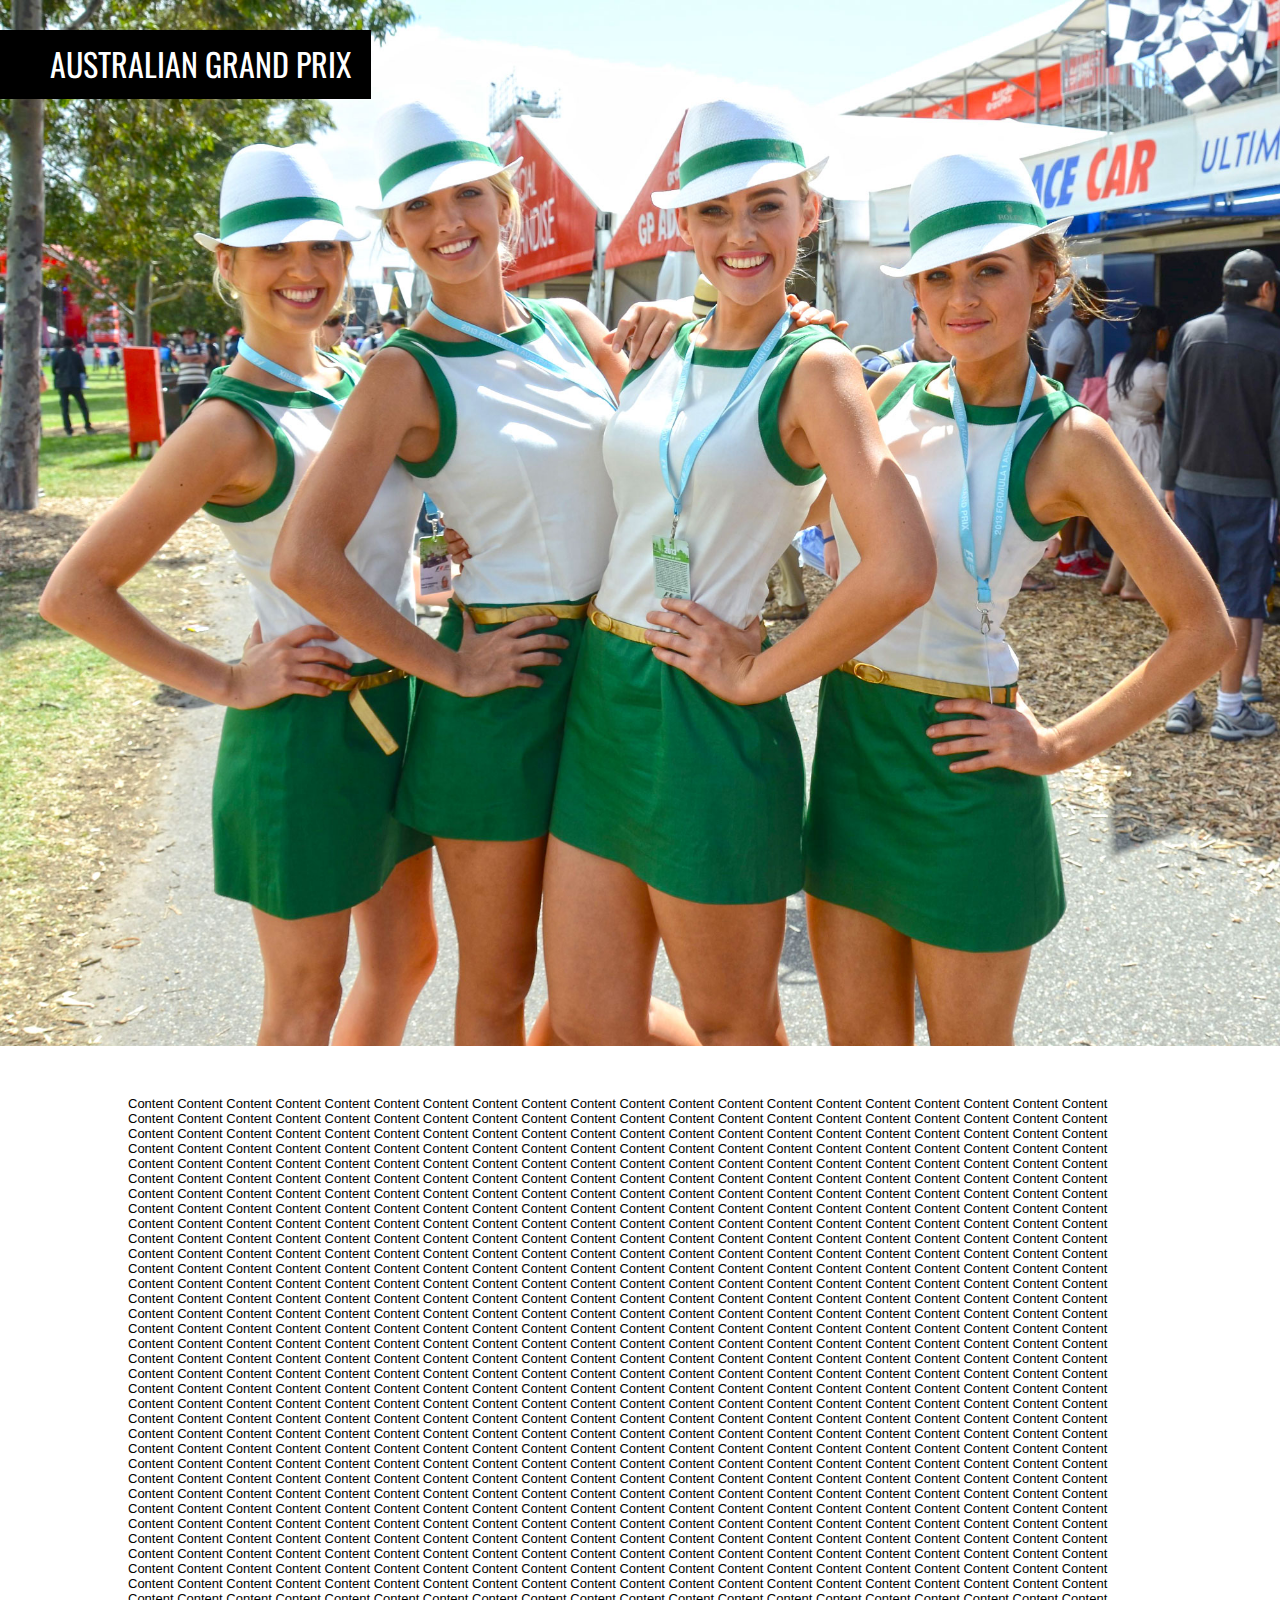
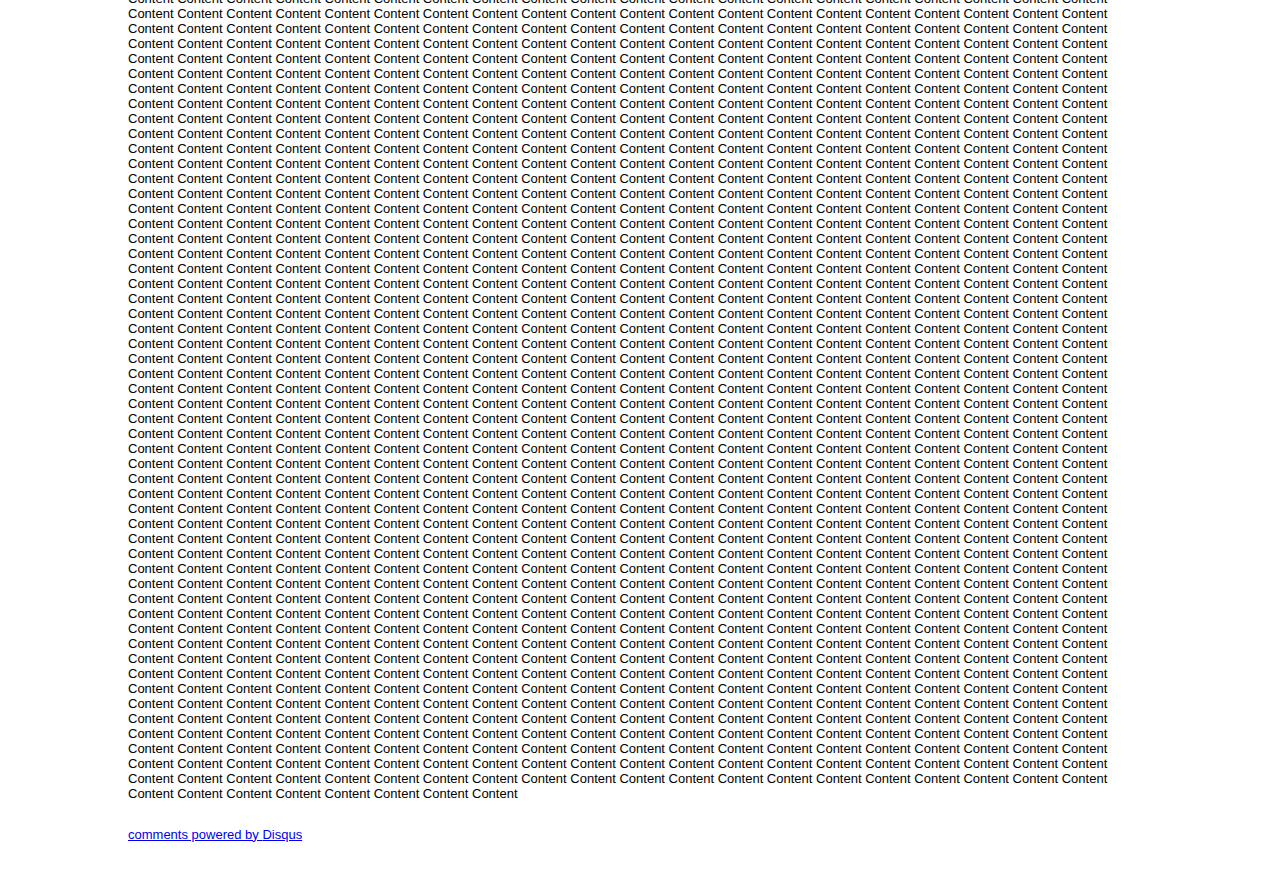
==== australia.html @ 78e61327 "initial set" ====
<!DOCTYPE html>
<html>
    <head>
        <meta charset="utf-8"/>
        <meta http-equiv="X-UA-Compatible" content="IE=edge"/>
        <title>Australian Grand Prix</title>
        <meta name="viewport" content="width=device-width, initial-scale=1">
        <link rel="stylesheet" href="styles.css"/>
        <link rel="stylesheet" href="http://fonts.googleapis.com/css?family=Oswald:400,300"/>
    </head>
    <body>

        <div class="header">
            <img class="header__img" src="img/girls/australia.jpg"/>
            <h1 class="header__text">Australian Grand&nbsp;Prix</h1>
        </div>

        <div class="content">
            Content Content Content Content Content Content Content Content Content Content Content Content Content Content Content Content Content Content Content Content Content Content Content Content Content Content Content Content Content Content Content Content Content Content Content Content Content Content Content Content Content Content Content Content Content Content Content Content Content Content Content Content Content Content Content Content Content Content Content Content Content Content Content Content Content Content Content Content Content Content Content Content Content Content Content Content Content Content Content Content Content Content Content Content Content Content Content Content Content Content Content Content Content Content Content Content Content Content Content Content Content Content Content Content Content Content Content Content Content Content Content Content Content Content Content Content Content Content Content Content Content Content Content Content Content Content Content Content Content Content Content Content Content Content Content Content Content Content Content Content Content Content Content Content Content Content Content Content Content Content Content Content Content Content Content Content Content Content Content Content Content Content Content Content Content Content Content Content Content Content Content Content Content Content Content Content Content Content Content Content Content Content Content Content Content Content Content Content Content Content Content Content Content Content Content Content Content Content Content Content Content Content Content Content Content Content Content Content Content Content Content Content Content Content Content Content Content Content Content Content Content Content Content Content Content Content Content Content Content Content Content Content Content Content Content Content Content Content Content Content Content Content Content Content Content Content Content Content Content Content Content Content Content Content Content Content Content Content Content Content Content Content Content Content Content Content Content Content Content Content Content Content Content Content Content Content Content Content Content Content Content Content Content Content Content Content Content Content Content Content Content Content Content Content Content Content Content Content Content Content Content Content Content Content Content Content Content Content Content Content Content Content Content Content Content Content Content Content Content Content Content Content Content Content Content Content Content Content Content Content Content Content Content Content Content Content Content Content Content Content Content Content Content Content Content Content Content Content Content Content Content Content Content Content Content Content Content Content Content Content Content Content Content Content Content Content Content Content Content Content Content Content Content Content Content Content Content Content Content Content Content Content Content Content Content Content Content Content Content Content Content Content Content Content Content Content Content Content Content Content Content Content Content Content Content Content Content Content Content Content Content Content Content Content Content Content Content Content Content Content Content Content Content Content Content Content Content Content Content Content Content Content Content Content Content Content Content Content Content Content Content Content Content Content Content Content Content Content Content Content Content Content Content Content Content Content Content Content Content Content Content Content Content Content Content Content Content Content Content Content Content Content Content Content Content Content Content Content Content Content Content Content Content Content Content Content Content Content Content Content Content Content Content Content Content Content Content Content Content Content Content Content Content Content Content Content Content Content Content Content Content Content Content Content Content Content Content Content Content Content Content Content Content Content Content Content Content Content Content Content Content Content Content Content Content Content Content Content Content Content Content Content Content Content Content Content Content Content Content Content Content Content Content Content Content Content Content Content Content Content Content Content Content Content Content Content Content Content Content Content Content Content Content Content Content Content Content Content Content Content Content Content Content Content Content Content Content Content Content Content Content Content Content Content Content Content Content Content Content Content Content Content Content Content Content Content Content Content Content Content Content Content Content Content Content Content Content Content Content Content Content Content Content Content Content Content Content Content Content Content Content Content Content Content Content Content Content Content Content Content Content Content Content Content Content Content Content Content Content Content Content Content Content Content Content Content Content Content Content Content Content Content Content Content Content Content Content Content Content Content Content Content Content Content Content Content Content Content Content Content Content Content Content Content Content Content Content Content Content Content Content Content Content Content Content Content Content Content Content Content Content Content Content Content Content Content Content Content Content Content Content Content Content Content Content Content Content Content Content Content Content Content Content Content Content Content Content Content Content Content Content Content Content Content Content Content Content Content Content Content Content Content Content Content Content Content Content Content Content Content Content Content Content Content Content Content Content Content Content Content Content Content Content Content Content Content Content Content Content Content Content Content Content Content Content Content Content Content Content Content Content Content Content Content Content Content Content Content Content Content Content Content Content Content Content Content Content Content Content Content Content Content Content Content Content Content Content Content Content Content Content Content Content Content Content Content Content Content Content Content Content Content Content Content Content Content Content Content Content Content Content Content Content Content Content Content Content Content Content Content Content Content Content Content Content Content Content Content Content Content Content Content Content Content Content Content Content Content Content Content Content Content Content Content Content Content Content Content Content Content Content Content Content Content Content Content Content Content Content Content Content Content Content Content Content Content Content Content Content Content Content Content Content Content Content Content Content Content Content Content Content Content Content Content Content Content Content Content Content Content Content Content Content Content Content Content Content Content Content Content Content Content Content Content Content Content Content Content Content Content Content Content Content Content Content Content Content Content Content Content Content Content Content Content Content Content Content Content Content Content Content Content Content Content Content Content Content Content Content Content Content Content Content Content Content Content Content Content Content Content Content Content Content Content Content Content Content Content Content Content Content Content Content Content Content Content Content Content Content Content Content Content Content Content Content Content Content Content Content Content Content Content Content Content Content Content Content Content Content Content Content Content Content Content Content Content Content Content Content Content Content Content Content Content Content Content Content Content Content Content Content Content Content Content Content Content Content Content Content Content Content Content Content Content Content Content Content Content Content Content Content Content Content Content Content Content Content Content Content Content Content Content Content Content Content Content Content Content Content Content Content Content Content Content Content Content Content Content Content Content Content Content Content Content Content Content Content Content Content Content Content Content Content Content Content Content Content Content Content Content Content Content Content Content Content Content Content Content Content Content Content Content Content Content Content Content Content Content Content Content Content Content Content Content Content Content Content Content Content Content Content Content Content Content Content Content Content Content Content Content Content Content Content Content Content Content Content Content Content Content Content Content Content Content Content Content Content Content Content Content Content Content Content Content Content Content Content Content Content Content Content Content Content Content Content Content Content Content Content Content Content Content Content Content Content Content Content Content Content Content Content Content Content Content Content Content Content Content Content Content Content Content Content Content Content Content Content Content Content Content Content Content Content Content Content Content Content Content Content Content Content Content Content Content Content Content Content Content Content Content Content Content Content Content Content Content Content Content Content Content Content Content Content Content Content Content Content Content Content Content Content Content Content Content Content Content Content Content Content Content Content Content Content Content Content Content Content Content Content Content Content Content Content Content Content Content Content Content Content Content Content Content Content Content Content Content Content Content Content Content Content Content Content Content Content Content Content Content Content Content Content Content Content Content Content Content Content Content Content Content Content Content Content Content Content Content Content Content Content Content Content Content Content Content Content Content Content Content Content Content Content Content Content Content Content Content Content Content Content Content Content Content Content Content Content Content Content Content Content Content Content Content Content Content Content Content Content Content Content Content Content Content Content Content Content Content Content Content Content Content Content Content Content Content Content Content Content Content Content Content Content Content Content Content Content Content Content Content Content Content Content Content Content Content Content Content Content Content Content Content Content Content Content Content Content Content Content Content Content Content Content Content Content Content Content Content Content Content Content Content Content Content Content Content Content Content Content Content Content Content Content Content Content Content Content Content Content Content Content Content Content Content Content Content Content Content Content Content Content Content Content Content Content Content Content Content Content Content Content Content Content Content Content Content Content Content Content Content Content Content Content Content Content Content Content Content Content Content Content Content Content Content Content Content Content Content Content Content Content Content Content Content Content Content Content Content Content Content Content Content Content Content Content Content Content Content Content Content Content Content Content Content Content Content Content Content Content Content Content Content Content Content Content Content Content Content Content Content Content Content Content Content Content Content Content Content Content Content Content Content Content Content Content Content Content Content Content Content Content Content Content Content Content Content Content Content Content Content Content Content Content Content Content Content Content Content Content Content Content Content Content Content Content Content Content Content Content Content Content Content Content Content Content Content Content Content Content Content Content Content Content Content Content Content Content Content Content Content Content Content Content Content Content Content Content Content Content Content Content Content Content Content Content Content Content Content Content Content Content Content Content Content Content Content Content Content Content Content Content Content Content Content Content Content Content Content Content Content Content Content Content Content Content Content Content Content Content Content Content Content Content Content Content Content Content Content Content Content Content Content Content Content Content Content Content Content Content Content Content Content Content Content Content Content Content Content Content Content Content Content Content Content Content Content Content Content Content Content Content Content Content Content Content Content Content Content Content Content Content Content Content Content Content Content Content Content Content Content Content Content Content Content Content Content Content Content Content Content Content Content Content Content Content Content Content Content Content Content

            <div class="disqus" id="disqus_thread"></div>
            <noscript>Please enable JavaScript to view the <a href="http://disqus.com/?ref_noscript">comments powered by Disqus.</a></noscript>
            <a href="http://disqus.com" class="dsq-brlink">comments powered by <span class="logo-disqus">Disqus</span></a>
        </div>

        <script type="text/javascript">
            /* * * CONFIGURATION VARIABLES: EDIT BEFORE PASTING INTO YOUR WEBPAGE * * */
            var disqus_shortname = 'dengenich'; // required: replace example with your forum shortname

            /* * * DON'T EDIT BELOW THIS LINE * * */
            (function() {
                var dsq = document.createElement('script'); dsq.type = 'text/javascript'; dsq.async = true;
                dsq.src = '//' + disqus_shortname + '.disqus.com/embed.js';
                (document.getElementsByTagName('head')[0] || document.getElementsByTagName('body')[0]).appendChild(dsq);
            })();
        </script>

        <script type="text/javascript">
            /* * * CONFIGURATION VARIABLES: EDIT BEFORE PASTING INTO YOUR WEBPAGE * * */
            var disqus_shortname = 'dengenich'; // required: replace example with your forum shortname

            /* * * DON'T EDIT BELOW THIS LINE * * */
            (function () {
                var s = document.createElement('script'); s.async = true;
                s.type = 'text/javascript';
                s.src = '//' + disqus_shortname + '.disqus.com/count.js';
                (document.getElementsByTagName('HEAD')[0] || document.getElementsByTagName('BODY')[0]).appendChild(s);
            }());
        </script>

    </body>
</html>
---- styles.css ----
*
{
    -webkit-box-sizing: border-box;
       -moz-box-sizing: border-box;
            box-sizing: border-box
}

html
{
    font: 13px Arial, sans-serif;

    color: #000;
    background: #fff;
}

body
{
    margin: 0;
}


/* header (begin) */
    .header
    {
        position: relative;
    }

    .header__img
    {
        display: block;

        width: 100%;

        -webkit-user-select: none;
         -khtml-user-select: none;
           -moz-user-select: none;
             -o-user-select: none;
                user-select: none;
    }

    .header__text
    {
        font: 32px 'Oswald', sans-serif;
        text-transform: uppercase;

        position: absolute;
        top: 30px;
        left: 0;

        margin: 0;
        padding: 10px 20px 12px 50px;

        color: #fff;
        background: #000;
    }
/* header (end) */

/* content (begin) */
    .content
    {
        padding: 50px 10%;
    }
/* content (end) */

/* disqus (begin) */
    .disqus
    {
        margin: 2em 0 0;
    }
/* disqus (end) */
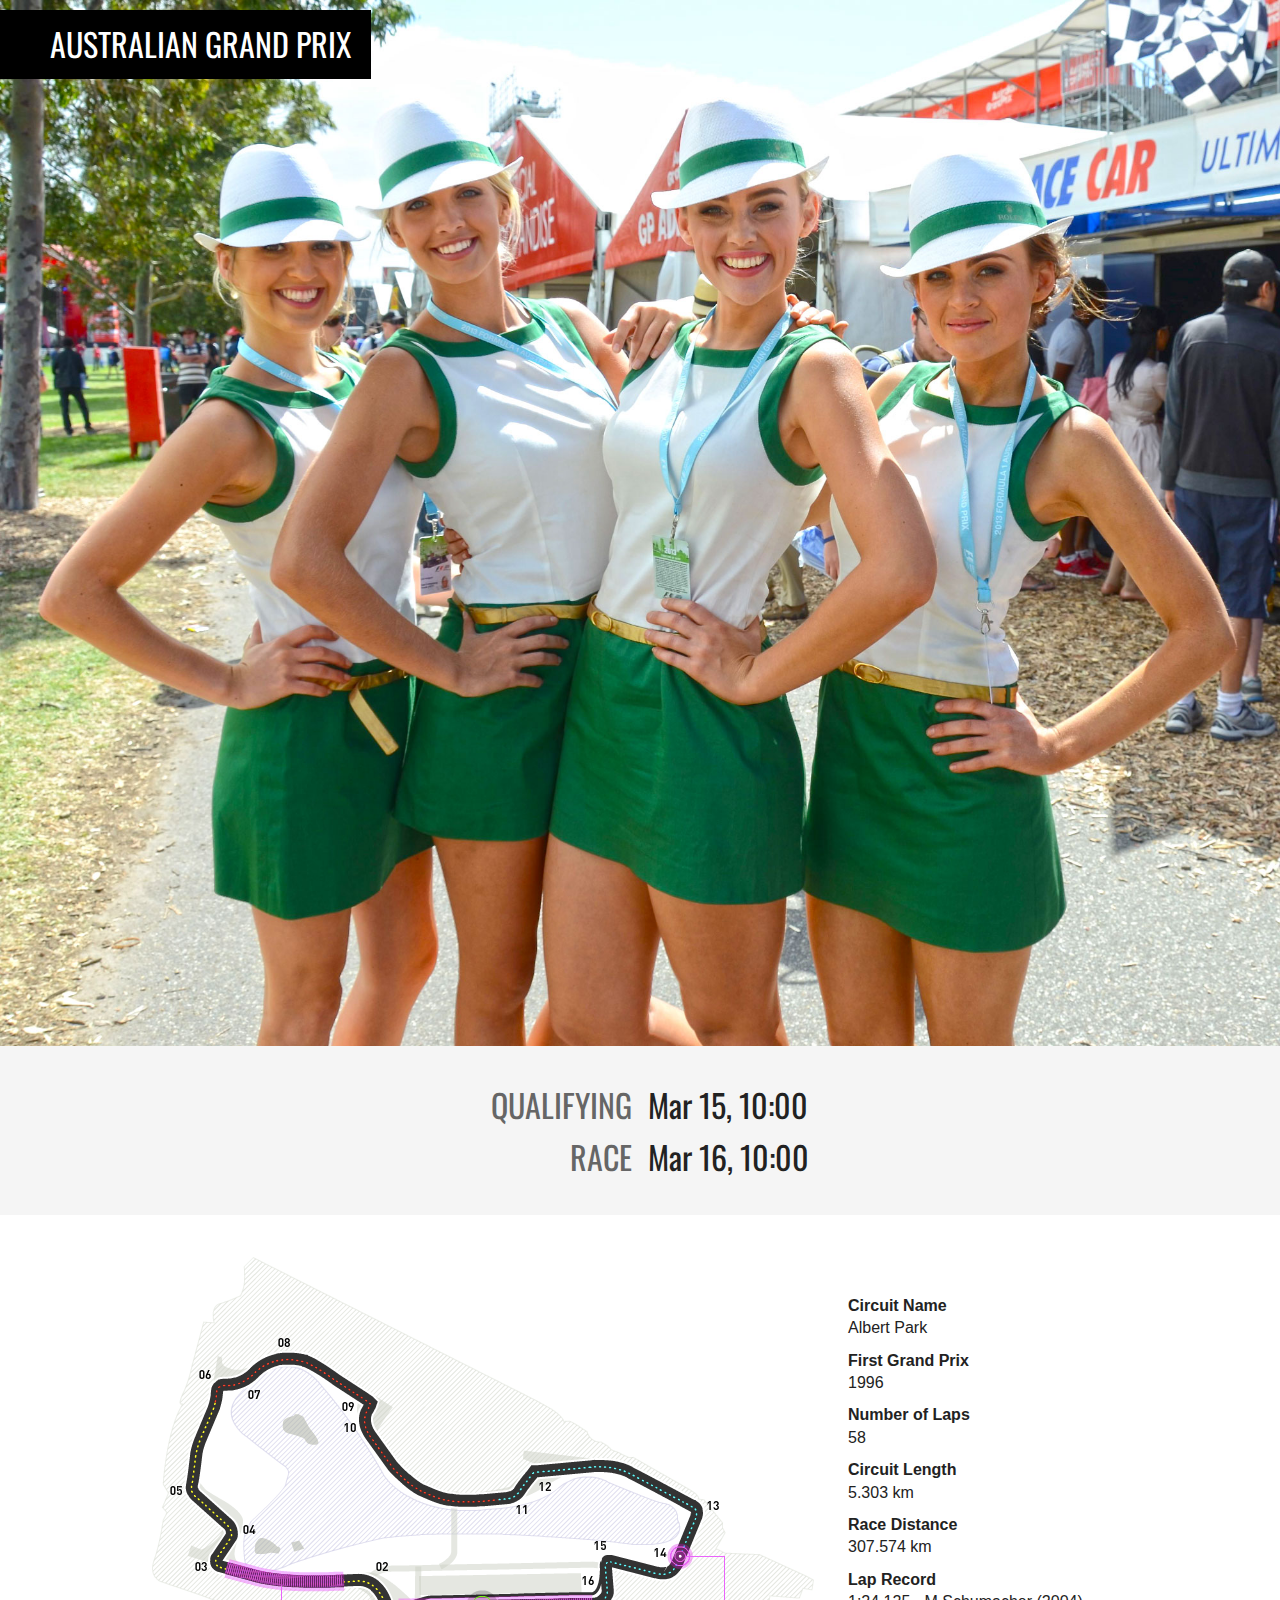
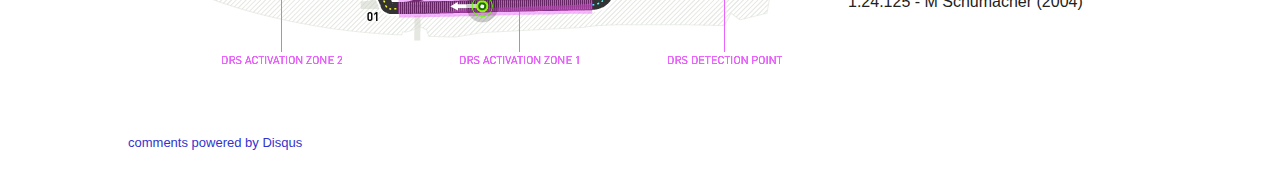
==== commit 8012da40: "alpha version" ====
--- a/australia.html
+++ b/australia.html
@@ -12,13 +12,53 @@
 
         <div class="header">
             <img class="header__img" src="img/girls/australia.jpg"/>
-            <h1 class="header__text">Australian Grand&nbsp;Prix</h1>
+            <h1 class="header__text">
+                <a class="header__link" href="index.html">Australian Grand&nbsp;Prix</a>
+            </h1>
         </div>
 
-        <div class="content">
-            Content Content Content Content Content Content Content Content Content Content Content Content Content Content Content Content Content Content Content Content Content Content Content Content Content Content Content Content Content Content Content Content Content Content Content Content Content Content Content Content Content Content Content Content Content Content Content Content Content Content Content Content Content Content Content Content Content Content Content Content Content Content Content Content Content Content Content Content Content Content Content Content Content Content Content Content Content Content Content Content Content Content Content Content Content Content Content Content Content Content Content Content Content Content Content Content Content Content Content Content Content Content Content Content Content Content Content Content Content Content Content Content Content Content Content Content Content Content Content Content Content Content Content Content Content Content Content Content Content Content Content Content Content Content Content Content Content Content Content Content Content Content Content Content Content Content Content Content Content Content Content Content Content Content Content Content Content Content Content Content Content Content Content Content Content Content Content Content Content Content Content Content Content Content Content Content Content Content Content Content Content Content Content Content Content Content Content Content Content Content Content Content Content Content Content Content Content Content Content Content Content Content Content Content Content Content Content Content Content Content Content Content Content Content Content Content Content Content Content Content Content Content Content Content Content Content Content Content Content Content Content Content Content Content Content Content Content Content Content Content Content Content Content Content Content Content Content Content Content Content Content Content Content Content Content Content Content Content Content Content Content Content Content Content Content Content Content Content Content Content Content Content Content Content Content Content Content Content Content Content Content Content Content Content Content Content Content Content Content Content Content Content Content Content Content Content Content Content Content Content Content Content Content Content Content Content Content Content Content Content Content Content Content Content Content Content Content Content Content Content Content Content Content Content Content Content Content Content Content Content Content Content Content Content Content Content Content Content Content Content Content Content Content Content Content Content Content Content Content Content Content Content Content Content Content Content Content Content Content Content Content Content Content Content Content Content Content Content Content Content Content Content Content Content Content Content Content Content Content Content Content Content Content Content Content Content Content Content Content Content Content Content Content Content Content Content Content Content Content Content Content Content Content Content Content Content Content Content Content Content Content Content Content Content Content Content Content Content Content Content Content Content Content Content Content Content Content Content Content Content Content Content Content Content Content Content Content Content Content Content Content Content Content Content Content Content Content Content Content Content Content Content Content Content Content Content Content Content Content Content Content Content Content Content Content Content Content Content Content Content Content Content Content Content Content Content Content Content Content Content Content Content Content Content Content Content Content Content Content Content Content Content Content Content Content Content Content Content Content Content Content Content Content Content Content Content Content Content Content Content Content Content Content Content Content Content Content Content Content Content Content Content Content Content Content Content Content Content Content Content Content Content Content Content Content Content Content Content Content Content Content Content Content Content Content Content Content Content Content Content Content Content Content Content Content Content Content Content Content Content Content Content Content Content Content Content Content Content Content Content Content Content Content Content Content Content Content Content Content Content Content Content Content Content Content Content Content Content Content Content Content Content Content Content Content Content Content Content Content Content Content Content Content Content Content Content Content Content Content Content Content Content Content Content Content Content Content Content Content Content Content Content Content Content Content Content Content Content Content Content Content Content Content Content Content Content Content Content Content Content Content Content Content Content Content Content Content Content Content Content Content Content Content Content Content Content Content Content Content Content Content Content Content Content Content Content Content Content Content Content Content Content Content Content Content Content Content Content Content Content Content Content Content Content Content Content Content Content Content Content Content Content Content Content Content Content Content Content Content Content Content Content Content Content Content Content Content Content Content Content Content Content Content Content Content Content Content Content Content Content Content Content Content Content Content Content Content Content Content Content Content Content Content Content Content Content Content Content Content Content Content Content Content Content Content Content Content Content Content Content Content Content Content Content Content Content Content Content Content Content Content Content Content Content Content Content Content Content Content Content Content Content Content Content Content Content Content Content Content Content Content Content Content Content Content Content Content Content Content Content Content Content Content Content Content Content Content Content Content Content Content Content Content Content Content Content Content Content Content Content Content Content Content Content Content Content Content Content Content Content Content Content Content Content Content Content Content Content Content Content Content Content Content Content Content Content Content Content Content Content Content Content Content Content Content Content Content Content Content Content Content Content Content Content Content Content Content Content Content Content Content Content Content Content Content Content Content Content Content Content Content Content Content Content Content Content Content Content Content Content Content Content Content Content Content Content Content Content Content Content Content Content Content Content Content Content Content Content Content Content Content Content Content Content Content Content Content Content Content Content Content Content Content Content Content Content Content Content Content Content Content Content Content Content Content Content Content Content Content Content Content Content Content Content Content Content Content Content Content Content Content Content Content Content Content Content Content Content Content Content Content Content Content Content Content Content Content Content Content Content Content Content Content Content Content Content Content Content Content Content Content Content Content Content Content Content Content Content Content Content Content Content Content Content Content Content Content Content Content Content Content Content Content Content Content Content Content Content Content Content Content Content Content Content Content Content Content Content Content Content Content Content Content Content Content Content Content Content Content Content Content Content Content Content Content Content Content Content Content Content Content Content Content Content Content Content Content Content Content Content Content Content Content Content Content Content Content Content Content Content Content Content Content Content Content Content Content Content Content Content Content Content Content Content Content Content Content Content Content Content Content Content Content Content Content Content Content Content Content Content Content Content Content Content Content Content Content Content Content Content Content Content Content Content Content Content Content Content Content Content Content Content Content Content Content Content Content Content Content Content Content Content Content Content Content Content Content Content Content Content Content Content Content Content Content Content Content Content Content Content Content Content Content Content Content Content Content Content Content Content Content Content Content Content Content Content Content Content Content Content Content Content Content Content Content Content Content Content Content Content Content Content Content Content Content Content Content Content Content Content Content Content Content Content Content Content Content Content Content Content Content Content Content Content Content Content Content Content Content Content Content Content Content Content Content Content Content Content Content Content Content Content Content Content Content Content Content Content Content Content Content Content Content Content Content Content Content Content Content Content Content Content Content Content Content Content Content Content Content Content Content Content Content Content Content Content Content Content Content Content Content Content Content Content Content Content Content Content Content Content Content Content Content Content Content Content Content Content Content Content Content Content Content Content Content Content Content Content Content Content Content Content Content Content Content Content Content Content Content Content Content Content Content Content Content Content Content Content Content Content Content Content Content Content Content Content Content Content Content Content Content Content Content Content Content Content Content Content Content Content Content Content Content Content Content Content Content Content Content Content Content Content Content Content Content Content Content Content Content Content Content Content Content Content Content Content Content Content Content Content Content Content Content Content Content Content Content Content Content Content Content Content Content Content Content Content Content Content Content Content Content Content Content Content Content Content Content Content Content Content Content Content Content Content Content Content Content Content Content Content Content Content Content Content Content Content Content Content Content Content Content Content Content Content Content Content Content Content Content Content Content Content Content Content Content Content Content Content Content Content Content Content Content Content Content Content Content Content Content Content Content Content Content Content Content Content Content Content Content Content Content Content Content Content Content Content Content Content Content Content Content Content Content Content Content Content Content Content Content Content Content Content Content Content Content Content Content Content Content Content Content Content Content Content Content Content Content Content Content Content Content Content Content Content Content Content Content Content Content Content Content Content Content Content Content Content Content Content Content Content Content Content Content Content Content Content Content Content Content Content Content Content Content Content Content Content Content Content Content Content Content Content Content Content Content Content Content Content Content Content Content Content Content Content Content Content Content Content Content Content Content Content Content Content Content Content Content Content Content Content Content Content Content Content Content Content Content Content Content Content Content Content Content Content Content Content Content Content Content Content Content Content Content Content Content Content Content Content Content Content Content Content Content Content Content Content Content Content Content Content Content Content Content Content Content Content Content Content Content Content Content Content Content Content Content Content Content Content Content Content Content Content Content Content Content Content Content Content Content Content Content Content Content Content Content Content Content Content Content Content Content Content Content Content Content Content Content Content Content Content Content Content Content Content Content Content Content Content Content Content Content Content Content Content Content Content Content Content Content Content Content Content Content Content Content Content Content Content Content Content Content Content Content Content Content Content Content Content Content Content Content Content Content Content Content Content Content Content Content Content Content Content Content Content Content Content Content Content Content Content Content Content Content Content Content Content Content Content Content Content Content Content Content Content Content Content Content Content Content Content Content Content Content Content Content Content Content Content Content Content Content Content Content Content Content Content Content Content
+        <div class="section section_light">
+            <p class="date">
+                <span class="date__name">Qualifying</span>
+                <span class="date__value">Mar 15, 10:00</span>
+            </p>
+            <p class="date">
+                <span class="date__name">Race</span>
+                <span class="date__value">Mar 16, 10:00</span>
+            </p>
+        </div>
 
-            <div class="disqus" id="disqus_thread"></div>
+        <div class="section map">
+            <img class="map__img" src="img/maps/australia.png"/>
+            <ul class="map__list">
+                <li class="map__item">
+                    <span class="map__name">Circuit Name</span>
+                    <span class="map__value">Albert Park</span></li>
+                <li class="map__item">
+                    <span class="map__name">First Grand Prix</span>
+                    <span class="map__value">1996</span>
+                </li>
+                <li class="map__item">
+                    <span class="map__name">Number of Laps</span>
+                    <span class="map__value">58</span>
+                </li>
+                <li class="map__item">
+                    <span class="map__name">Circuit Length</span>
+                    <span class="map__value">5.303 km</span>
+                </li>
+                <li class="map__item">
+                    <span class="map__name">Race Distance</span>
+                    <span class="map__value">307.574 km</span>
+                </li>
+                <li class="map__item">
+                    <span class="map__name">Lap Record</span>
+                    <span class="map__value">1:24.125 - M Schumacher (2004)</span>
+                </li>
+            </ul>
+        </div>
+
+        <div class="section">
+            <div id="disqus_thread"></div>
             <noscript>Please enable JavaScript to view the <a href="http://disqus.com/?ref_noscript">comments powered by Disqus.</a></noscript>
             <a href="http://disqus.com" class="dsq-brlink">comments powered by <span class="logo-disqus">Disqus</span></a>
         </div>
--- a/styles.css
+++ b/styles.css
@@ -1,28 +1,130 @@
-*
-{
-    -webkit-box-sizing: border-box;
-       -moz-box-sizing: border-box;
-            box-sizing: border-box
-}
-
-html
-{
-    font: 13px Arial, sans-serif;
-
-    color: #000;
-    background: #fff;
-}
-
-body
-{
-    margin: 0;
-}
+/* common (begin) */
+    *
+    {
+        -webkit-box-sizing: border-box;
+           -moz-box-sizing: border-box;
+                box-sizing: border-box
+    }
+
+    html
+    {
+        font: 13px Arial, sans-serif;
+
+        color: #222;
+        background: #fff;
+    }
+
+    body
+    {
+        margin: 0;
+    }
+
+    :link,
+    :visited
+    {
+        color: #33c;
+
+        text-decoration: none;
+
+        -webkit-transition: color .2s ease-in-out;
+           -moz-transition: color .2s ease-in-out;
+             -o-transition: color .2s ease-in-out;
+                transition: color .2s ease-in-out;
+    }
+
+    :link:hover,
+    :visited:hover
+    {
+        color: #f00;
+    }
+/* common (end) */
+
+/* schedule (begin) */
+    .schedule
+    {
+        font: 64px 'Oswald', sans-serif;
+        text-transform: uppercase;
+
+        min-width: 14em;
+        padding-top: 50px !important;
+        padding-bottom: 50px !important;
+
+        background: #f5f5f5;
+    }
+
+    .schedule__list
+    {
+        margin: 0;
+        padding: 0;
+    }
+
+    .schedule__item
+    {
+        list-style: none;
+
+        white-space: nowrap;
+
+        overflow: hidden;
+
+        margin: 0;
+        padding: 10px 30px;
+
+        color: #ccc;
+    }
+
+    .schedule__item:nth-child(even)
+    {
+        background: #fff;
+    }
+
+    .schedule__item_active
+    {
+        padding: 0;
+    }
+
+    .schedule__link
+    {
+        display: block;
+
+        overflow: hidden;
+
+        padding: 10px 30px;
+
+        color: #222;
+    }
+
+    .schedule__name
+    {
+        display: inline-block;
+
+        width: 40%;
+
+        /*background: aqua;*/
+    }
+
+    .schedule__value
+    {
+        font-size: 48px;
+
+        display: inline-block;
+
+        text-align: right;
+
+        width: 60%;
+
+        /*background: lime;*/
+    }
+/* schedule (end) */
 
 
 /* header (begin) */
     .header
     {
         position: relative;
+
+        display: block;
+
+        min-height: 600px;
     }
 
     .header__img
@@ -40,14 +142,18 @@
 
     .header__text
     {
+        position: absolute;
+        top: 20px;
+        left: 0;
+
+        margin: 0;
+    }
+
+    .header__link
+    {
         font: 32px 'Oswald', sans-serif;
         text-transform: uppercase;
 
-        position: absolute;
-        top: 30px;
-        left: 0;
-
-        margin: 0;
         padding: 10px 20px 12px 50px;
 
         color: #fff;
@@ -55,16 +161,94 @@
     }
 /* header (end) */
 
-/* content (begin) */
-    .content
-    {
-        padding: 50px 10%;
-    }
-/* content (end) */
-
-/* disqus (begin) */
-    .disqus
-    {
-        margin: 2em 0 0;
-    }
-/* disqus (end) */
+/* section (begin) */
+    .section
+    {
+        overflow: hidden;
+
+        padding: 30px 10%;
+
+        clear: both;
+    }
+
+    .section_light
+    {
+        background: #f5f5f5;
+    }
+/* section (end) */
+
+/* date (begin) */
+    .date
+    {
+        font: 32px 'Oswald', sans-serif;
+
+        text-align: center;
+        white-space: nowrap;
+
+        margin: 5px 0;
+    }
+
+    .date__name
+    {
+        text-transform: uppercase;
+
+        display: inline-block;
+
+        text-align: right;
+
+        width: 6em;
+        margin: 0 0.3em 0 0;
+
+        color: #666;
+    }
+
+    .date__value
+    {
+        display: inline-block;
+
+        text-align: left;
+
+        width: 6em;
+    }
+/* date (end) */
+
+/* map (begin) */
+    .map__img
+    {
+        float: left;
+
+        max-width: 100%;
+        margin: 0 20px 0 0;
+    }
+
+    .map__list
+    {
+        font-size: 16px;
+        line-height: 1.4em;
+
+        float: left;
+
+        margin: 50px 0 0;
+        padding: 0;
+    }
+
+    .map__item
+    {
+        list-style: none;
+
+        margin: 0 0 10px;
+        padding: 0;
+    }
+
+    .map__name
+    {
+        font-weight: bold;
+
+        display: block;
+    }
+
+    .map__value
+    {
+        display: block;
+    }
+/* map (end) */
